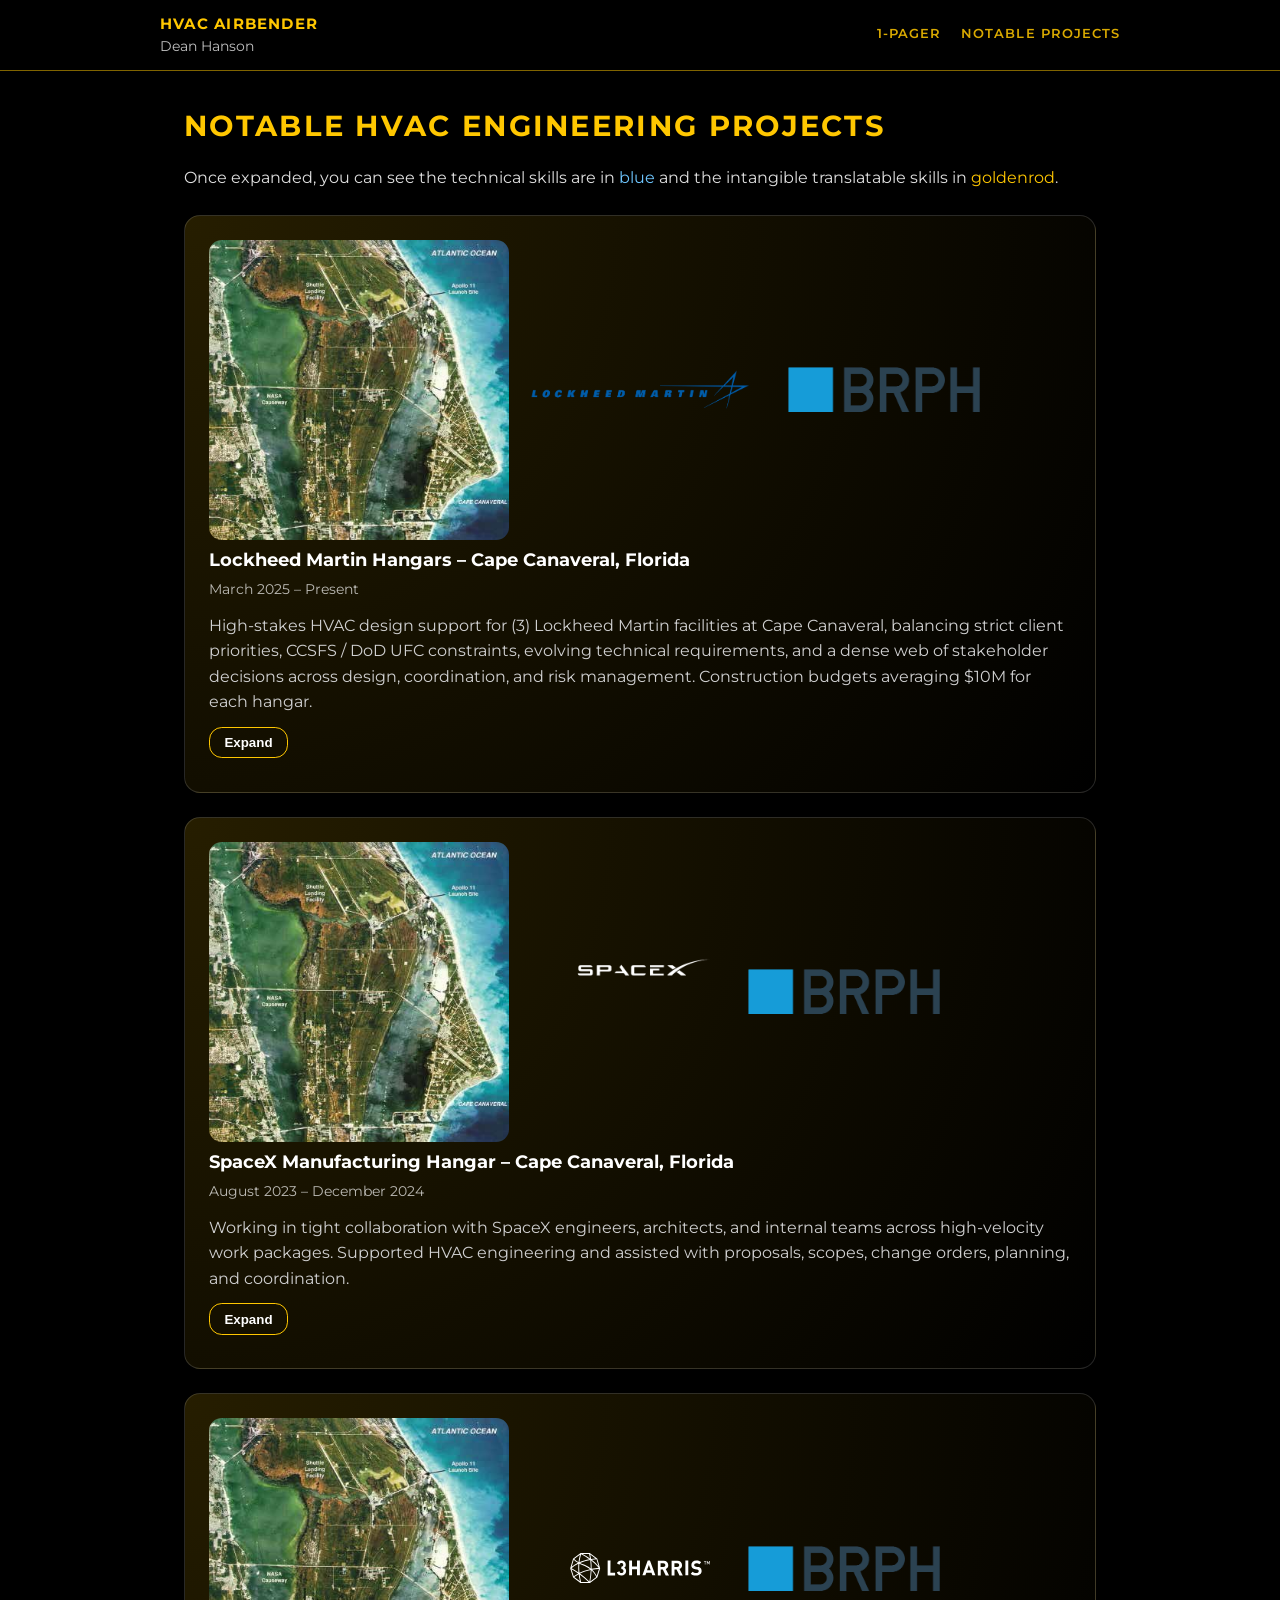
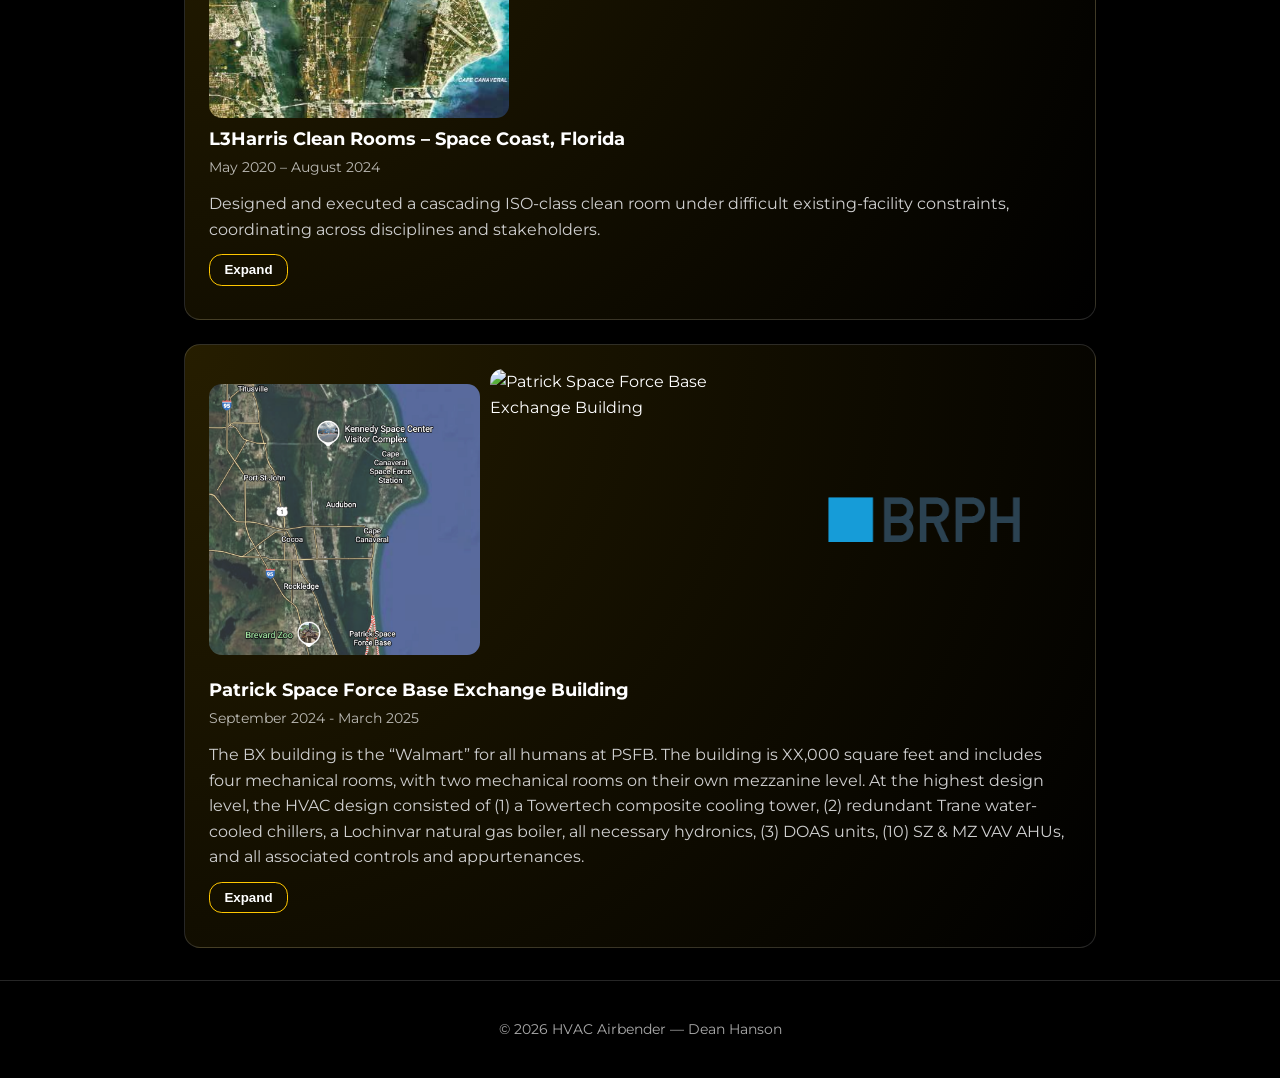
==== projects.html @ f2208ef8 "Initial portfolio site commit" ====
<!DOCTYPE html>
<html lang="en">

<head>
  <meta charset="UTF-8" />
  <title>HVAC Airbender | Notable Projects</title>
  <meta name="viewport" content="width=device-width, initial-scale=1.0" />
  <meta name="description" content="HVAC Airbender – Dean Hanson notable engineering projects." />

  <!-- Font: Montserrat -->
  <link rel="preconnect" href="https://fonts.googleapis.com" />
  <link rel="preconnect" href="https://fonts.gstatic.com" crossorigin />
  <link href="https://fonts.googleapis.com/css2?family=Montserrat:wght@300;400;500;600;700&display=swap"
    rel="stylesheet" />

  <link rel="stylesheet" href="styles.css" />
</head>

<body>

  <!-- Scroll progress bar -->
  <div class="scroll-progress">
    <div class="scroll-progress-bar"></div>
  </div>
  <!-- Sticky header + nav -->
  <header class="site-header" id="home">
    <div class="container header-inner">
      <div class="brand">
        <span class="brand-title">HVAC Airbender</span>
        <span class="brand-subtitle">Dean Hanson</span>
      </div>

      <nav class="site-nav" aria-label="Primary navigation">
        <a href="index.html" class="nav-link">1-pager</a>
        <a href="projects.html" class="nav-link active">Notable Projects</a>
      </nav>
    </div>
  </header>

  <main>
    <!-- Notable Projects -->
    <section id="portfolio" class="section">
      <div class="container">
        <h2 class="section-title">Notable HVAC Engineering Projects</h2>

        <p class="hero-text hero-text-nowrap">
          Once expanded, you can see the technical skills are in
          <span class="text-blue">blue</span>
          and the intangible translatable skills in
          <span class="text-gold">goldenrod</span>.
        </p>

        <div class="portfolio-grid">

          <!-- Lockheed Martin -->
          <article class="portfolio-card project-card">
            <div class="project-assets">
              <!-- Left: Cape Canaveral satellite -->
              <img src="assets/cape-canaveral-placeholder.jpg" class="project-asset project-asset-wide"
                alt="Cape Canaveral satellite image" />

              <!-- Middle: Lockheed photo -->
              <img src="assets/lockheed-photo.png" class="project-asset lockheed-photo"
                alt="Lockheed Martin project image" />

              <!-- Right: BRPH logo -->
              <img src="assets/brph-logo.png" class="project-asset project-asset-brph" alt="BRPH logo">
            </div>

            <h3 class="portfolio-title">Lockheed Martin Hangars – Cape Canaveral, Florida</h3>
            <p class="project-meta">March 2025 – Present</p>

            <div class="expandable" data-expandable>
              <p class="portfolio-description">
                High-stakes HVAC design support for (3) Lockheed Martin facilities at Cape Canaveral, balancing strict
                client priorities,
                CCSFS / DoD UFC constraints, evolving technical requirements, and a dense web of stakeholder decisions
                across design,
                coordination, and risk management.
                Construction budgets averaging $10M for each hangar.
              </p>

              <button class="expand-toggle" type="button" data-expand-toggle aria-expanded="false">
                Expand
              </button>

              <!-- First 5 bullets = technical (blue), remaining bullets = non-technical (gold) -->
              <ul class="project-work-list" data-tech-count="5">
                <li>Air-cooled CHW hydronic system, split-path AHUs, FCUs, multi-tiered dehumidification controls,
                  DX-split systems, redundancy design per strict client needs, and aesthetics.</li>
                <li>C1D2 Group B hazardous vault design.</li>
                <li>C1D2 Group B hazardous laboratory exhaust and controls design with changing operational information
                  from the client side.</li>
                <li>Full UFGS specifications designed per CCSFS Installation Facility Standards, UFC code, and Lockheed
                  preferences.</li>
                <li>Fully coordinated 3D model of the building across all internal (architectural, electrical,
                  structural, interiors, plumbing) and external (fire protection) disciplines.</li>

                <li>Weekly meetings with over a dozen senior professionals on the Lockheed and DoD side, answering easy
                  and hard questions on my toes when I do and do not have all the answers.</li>
                <li>Executing and justifying design decisions while strongly considering the client’s design priority
                  tree, mandates from the CCSFS / DoD UFC side, and conflicting comments from the multi-faceted client
                  side.</li>
                <li>Working with the client’s large- and small-scale requests, curiosities, and deep analysis requests
                  while considering the scope of work contracted for, and wisely navigating hundreds of decisions given
                  budget and schedule.</li>
                <li>Making design decisions in deep work bouts without breaking momentum and asking the client and
                  senior PE—both extremely busy—only when necessary, while also documenting critical RFIs and emails for
                  key design approvals.</li>
                <li>Executing limited site visits without the ability to take photos, videos, or make phone calls on
                  site.</li>
                <li>Pushing for discipline-specific breakout meetings to catalyze design, limit rework, and define
                  strong conclusions with both internal and client subject matter experts and decision makers.</li>
              </ul>
            </div>
          </article>

          <!-- SpaceX -->
          <article class="portfolio-card project-card">
            <div class="project-assets project-assets-3">
              <img src="assets/cape-canaveral-placeholder.jpg" class="project-asset project-asset-wide"
                alt="Cape Canaveral satellite image">
              <img src="assets/spacex-logo.png" class="project-asset project-asset-logo" alt="SpaceX logo">
              <img src="assets/brph-logo.png" class="project-asset project-asset-brph" alt="BRPH logo">
            </div>

            <h3 class="portfolio-title">SpaceX Manufacturing Hangar – Cape Canaveral, Florida</h3>
            <p class="project-meta">August 2023 – December 2024</p>

            <div class="expandable" data-expandable>
              <p class="portfolio-description">
                Working in tight collaboration with SpaceX engineers, architects, and internal teams across
                high-velocity work packages.
                Supported HVAC engineering and assisted with proposals, scopes, change orders, planning, and
                coordination.
              </p>

              <button class="expand-toggle" type="button" data-expand-toggle aria-expanded="false">
                Expand
              </button>

              <ul class="project-work-list" data-tech-count="2">
                <li>Cascading ISO-class clean room HVAC design.</li>
                <li>Full HVAC engineering: calculations, equipment selection, Revit, schedules, controls.</li>
                <li>Collaboration with European engineering firms on 200’ equipment.</li>
                <li>Phasing, value engineering, and supply-chain alignment.</li>
              </ul>
            </div>
          </article>

          <!-- L3Harris -->
          <article class="portfolio-card project-card">
            <div class="project-assets project-assets-2">
              <img src="assets/cape-canaveral-placeholder.jpg" class="project-asset project-asset-wide"
                alt="Cape Canaveral satellite image">
              <img src="assets/L3Harris-logo.svg" class="project-asset project-asset-logo" alt="L3Harris logo">
              <img src="assets/brph-logo.png" class="project-asset project-asset-brph" alt="BRPH logo">
            </div>

            <h3 class="portfolio-title">L3Harris Clean Rooms – Space Coast, Florida</h3>
            <p class="project-meta">May 2020 – August 2024</p>

            <div class="expandable" data-expandable>
              <p class="portfolio-description">
                Designed and executed a cascading ISO-class clean room under difficult existing-facility constraints,
                coordinating across disciplines and stakeholders.
              </p>

              <button class="expand-toggle" type="button" data-expand-toggle aria-expanded="false">
                Expand
              </button>

              <ul class="project-work-list" data-tech-count="1">
                <li>Primary HVAC design, controls diagrams, specifications, and 13 major revisions.</li>
                <li>High-pressure stakeholder communication and technical presentations.</li>
                <li>ISO 5–8 clean rooms, scrubbers, CHW RTUs, HEPA/ULPA FFUs.</li>
                <li>Heavy AutoCAD coordination challenges across disciplines.</li>
              </ul>
            </div>
          </article>

          <!-- Patrick Space Force Base (PSFB) -->
          <article class="portfolio-card project-card">
            <div class="project-assets">
              <img src="assets/PSFB-satellite-view.png" class="project-asset project-asset-wide"
                alt="Patrick Space Force Base satellite view" />

              <img src="assets/PSFB.jpg" class="project-asset project-asset-wide"
                alt="Patrick Space Force Base Exchange Building" />

              <img src="assets/brph-logo.png" class="project-asset project-asset-brph" alt="BRPH logo">
            </div>

            <h3 class="portfolio-title">Patrick Space Force Base Exchange Building</h3>
            <p class="project-meta">September 2024 - March 2025</p>

            <div class="expandable" data-expandable>
              <p class="portfolio-description">
                The BX building is the “Walmart” for all humans at PSFB. The building is XX,000 square feet and includes
                four mechanical rooms,
                with two mechanical rooms on their own mezzanine level. At the highest design level, the HVAC design
                consisted of (1) a Towertech composite cooling tower,
                (2) redundant Trane water-cooled chillers, a Lochinvar natural gas boiler, all necessary hydronics, (3)
                DOAS units, (10) SZ & MZ VAV AHUs, and all associated controls and appurtenances.
              </p>

              <button class="expand-toggle" type="button" data-expand-toggle aria-expanded="false">
                Expand
              </button>

              <ul class="project-work-list" data-tech-count="6">
                <li>Central plant + hydronics system integration: condenser water, chilled water, boilers, redundancy
                  logic and failure-mode thinking.</li>
                <li>DOAS + AHU architecture: outdoor air strategy, ventilation compliance, zoning, and distribution
                  across large mixed-use occupancies.</li>
                <li>Controls sequencing and diagrams: translating plant intent into sequences of operation that
                  contractors can actually build and commission.</li>
                <li>Equipment coordination: cooling tower / chiller / boiler / AHU/DOAS selections and the downstream
                  impacts on piping, power, and footprint.</li>
                <li>Mechanical room + mezzanine layout: spatial planning for service clearances, access, routing, and
                  future maintenance reality.</li>
                <li>Construction-phase support: RFIs, submittal review, and field-driven iteration without losing system
                  intent.</li>
                <li>Systems-level prioritization: “eat the elephant” sequencing—solving one subsystem at a time until
                  the whole building behaves.</li>
                <li>Calm leadership under pressure: steady presence in meetings and decision moments when scope,
                  schedule, or expectations get spicy.</li>
                <li>Cross-discipline communication: aligning architects, owners, controls contractors, and internal
                  engineering without drowning in noise.</li>
                <li>Proactive risk radar: asking the questions early that prevent late-stage pain (access, redundancy,
                  phasing, future flexibility).</li>
                <li>Documentation clarity: writing narratives/spec/controls language with brevity so the build team can
                  execute cleanly.</li>
              </ul>
            </div>
          </article>
        </div>
      </div>
    </section>

  </main>

  <footer class="site-footer">
    <div class="container footer-inner">
      <p class="footer-text">&copy; <span id="year"></span> HVAC Airbender — Dean Hanson</p>
    </div>
  </footer>

  <script src="script.js"></script>
</body>

</html>
---- styles.css ----
/* Base styles + reset */
*,
*::before,
*::after {
  box-sizing: border-box;
}

html,
body {
  margin: 0;
  padding: 0;
}

body {
  font-family: "Montserrat", system-ui, -apple-system, BlinkMacSystemFont, sans-serif;
  background: #000000;
  color: #ffffff;
  line-height: 1.6;
}

/* Global link styling */
a {
  color: #ffc700;
  text-decoration: underline;
}

/* Layout container */
.container {
  width: 100%;
  max-width: 960px;
  margin: 0 auto;
  padding: 0 1.5rem;
}

/* Sections */
.section {
  padding: 2rem 0;
}

.section-title {
  margin: 0 0 1rem 0;
  color: #ffc700;
  font-size: 1.8rem;
  letter-spacing: 0.08em;
  text-transform: uppercase;
}

/* Header + nav */
.site-header {
  position: sticky;
  top: 0;
  z-index: 100;
  background: rgba(0, 0, 0, 0.95);
  border-bottom: 1px solid rgba(255, 199, 0, 0.5);
  backdrop-filter: blur(8px);
}

.header-inner {
  display: flex;
  align-items: center;
  justify-content: space-between;
  padding: 0.75rem 0;
}

.brand-title {
  display: block;
  font-weight: 700;
  color: #ffc700;
  letter-spacing: 0.08em;
  text-transform: uppercase;
  font-size: 0.95rem;
}

.brand-subtitle {
  display: block;
  font-size: 0.85rem;
  opacity: 0.75;
}

.site-nav {
  display: flex;
  gap: 1.25rem;
}

.nav-link {
  position: relative;
  text-decoration: none;
  color: #ffc700;
  opacity: 0.85;
  text-transform: uppercase;
  letter-spacing: 0.08em;
  padding-bottom: 0.2rem;
  font-size: 0.82rem;
  font-weight: 600;
}

.nav-link:hover {
  opacity: 1;
}

.nav-link::after {
  content: "";
  position: absolute;
  left: 0;
  bottom: 0;
  height: 2px;
  width: 0;
  background-color: #ffc700;
  transition: width 0.2s ease-out;
}

.nav-link:hover::after,
.nav-link.active::after {
  width: 100%;
}

/* Hero */
.hero-section {
  padding-top: 4rem;
  padding-bottom: 2rem;
}

.hero-text p {
  margin: 0 0 1rem 0;
}

.hero-text p:last-child {
  margin-bottom: 0;
}

/* Prevent wrapping for specific hero text line */
.hero-text-nowrap {
  white-space: nowrap;
}

/* Match actual skill colors */
.text-blue {
  color: #6ec6ff;
}

.text-gold {
  color: #ffc700;
}

/* Hero image (Airbender) */
.hero-image {
  display: flex;
  justify-content: center;
  margin-bottom: 2rem; /* space between image and name */
}

.hero-image img {
  width: 100%;
  max-width: 720px; /* controls how large it can get */
  height: auto;
  border-radius: 1.2rem;
  object-fit: cover;
}

.hero-title {
  font-size: 2.4rem;
  color: #ffc700;
  margin: 0 0 0.75rem 0;
}

.hero-subtitle {
  font-size: 1.2rem;
  opacity: 0.85;
  margin: 0 0 1rem 0;
}

.hero-text {
  max-width: 52rem;
  color: #e0e0e0;
  margin: 0 0 1.5rem 0;
}

.hero-cta {
  display: flex;
  gap: 1rem;
}

.hero-text p {
  margin: 0 0 1rem 0;
}

.hero-text p:last-child {
  margin-bottom: 0;
}

/* Underline accent for hero subtitles */
.underline-accent {
  text-decoration: underline;
  text-decoration-color: #ffc700;
  text-decoration-thickness: 2px;
  text-underline-offset: 4px;
}

/* Buttons */
.button.ghost-button {
  padding: 0.6rem 1.4rem;
  border-radius: 999px;
  background: transparent;
  border: 1px solid #ffffff;
  color: #ffffff;
  font-weight: 700;
  font-size: 0.9rem;
  text-decoration: none;
  transition: transform 0.2s ease-out, background-color 0.2s ease-out, color 0.2s ease-out;
}

.button.ghost-button:hover {
  background: #ffffff;
  color: #000000;
  transform: translateY(-1px);
}

/* Icon button row */
.icon-button-row {
  display: flex;
  flex-wrap: wrap;
  gap: 1rem;
  margin-top: 1.25rem;
}

.icon-button {
  display: inline-flex;
  align-items: center;
  gap: 0.6rem;
  padding: 0.6rem 1.3rem;
  border-radius: 0.8rem;
  border: 1px solid #ffc700;
  background: transparent;
  color: #ffffff;
  font-size: 0.9rem;
  font-weight: 700;
  text-decoration: none;
  transition: transform 0.2s ease-out, background-color 0.2s ease-out, color 0.2s ease-out;
}

.icon-button:hover {
  background-color: #ffc700;
  color: #000000;
  transform: translateY(-1px);
}

.icon-svg svg {
  fill: currentColor;
}

/* Portfolio layout */
.portfolio-grid {
  display: grid;
  grid-template-columns: 1fr;
  gap: 1.5rem;
}

.portfolio-card {
  border: 1px solid rgba(255, 255, 255, 0.15);
  padding: 1.5rem;
  border-radius: 1rem;
  background: radial-gradient(circle at top left, rgba(255, 199, 0, 0.15), rgba(0, 0, 0, 0.95));
}

.portfolio-title {
  margin: 0.35rem 0 0.25rem 0;
  font-size: 1.15rem;
}

.project-meta {
  font-size: 0.85rem;
  opacity: 0.7;
  margin: 0 0 0.75rem 0;
}

.portfolio-description {
  color: #d0d0d0;
  margin: 0 0 0.35rem 0;
}

/* Project assets (tight)
   Alignment fix: use a 3-column grid so L3Harris aligns with SpaceX
   Columns: [left wide image] [center logo] [right wide image]
*/
.project-assets {
  display: grid;
  grid-template-columns: 1fr auto 1fr;
  align-items: center;
  gap: 0.6rem;
  margin-bottom: 0.35rem;
}

.project-asset {
  display: block;
}

/* Taller wide images (applies to SpaceX cape + Florida + L3Harris cape) */
.project-asset-wide {
  width: 100%;
  max-width: 300px;
  aspect-ratio: 16 / 16; /* taller than 16/9 */
  object-fit: cover;
  border-radius: 0.8rem;
  justify-self: start; /* ensures left image anchors left column */
}

/* Center logos: always sit in the middle column */
.project-asset-logo {
  grid-column: 2; /* forces logo into center column for ALL project cards */
  width: 140px;
  height: auto;
  object-fit: contain;
  border-radius: 0.5rem;
  filter: brightness(0) invert(1);
  justify-self: center;
}

/* BRPH logo: always sits in the right column */
.project-asset-brph {
  grid-column: 3;
  width: 280px; /* doubled size */
  height: auto;
  object-fit: contain;
  justify-self: start; /* moves it left within the right column */
  margin-left: -1rem; /* nudges it a little closer to center */
  filter: none;
  background: transparent;
}

/* Lockheed-specific image override */
.lockheed-photo {
  width: 220px;
  height: auto;
  object-fit: contain;
  justify-self: center;
  align-self: center;
  border-radius: 0.5rem;
}

/* Optional: if you ever add a right-wide image, it will naturally sit in column 3
   but if it appears before the logo in HTML for some reason, this keeps it right-aligned.
*/
.project-assets img.project-asset-wide:last-child {
  justify-self: end;
}

/* Expand button (under description) */
.expand-toggle {
  margin-top: 0.4rem;
  padding: 0.45rem 0.9rem;
  border-radius: 0.8rem;
  border: 1px solid #ffc700;
  background: transparent;
  color: #ffffff;
  font-weight: 800;
  cursor: pointer;
  transition: transform 0.2s ease-out, background-color 0.2s ease-out, color 0.2s ease-out;
}

.expand-toggle:hover {
  background: #ffc700;
  color: #000000;
  transform: translateY(-1px);
}

/* Bullet list collapse/expand */
.project-work-list {
  margin: 0.6rem 0 0;
  padding-left: 1.2rem;
  overflow: hidden;
  max-height: 0; /* show ZERO bullets until expanded */
  transition: max-height 0.45s ease;
}

.expandable.is-expanded .project-work-list {
  max-height: 1000px; /* expanded */
}

/* Skill colors driven by JS classes */
.skill-tech {
  color: #6ec6ff;
}

.skill-nontech {
  color: #ffc700;
}

/* Micro animation: staggered reveal on expand
   - JS temporarily adds .reveal-mode to the UL
   - then adds .reveal to each LI, one by one
*/
.project-work-list.reveal-mode li {
  opacity: 0;
  transform: translateY(10px);
  transition: opacity 0.35s ease, transform 0.35s ease;
}

.project-work-list.reveal-mode li.reveal {
  opacity: 1;
  transform: translateY(0);
}

/* Footer */
.site-footer {
  border-top: 1px solid rgba(255, 255, 255, 0.15);
  padding: 1.5rem 0;
}

.footer-inner {
  display: flex;
  justify-content: center;
}

.footer-text {
  color: #aaaaaa;
  font-size: 0.85rem;
}

/* Teleportation resume grid spacing */
#links .portfolio-grid {
  margin-top: 1.25rem;
}


/* Contact section image (Airbender v2) */
.contact-image {
  display: flex;
  justify-content: center;
  margin-top: 2rem; /* space above image */
}

.contact-image img {
  width: 100%;
  max-width: 560px; /* slightly smaller than hero image */
  height: auto;
  border-radius: 1.2rem;
  object-fit: cover;
  opacity: 0.95; /* subtle softness */
}

/* Scroll progress bar container */
.scroll-progress {
  position: fixed;
  top: 0;
  left: 0;
  width: 100%;
  height: 4px;
  background: transparent;
  z-index: 9999;
}

/* The actual moving bar */
.scroll-progress-bar {
  height: 100%;
  width: 0%;
  background: #ffc700;
  transition: width 0.1s ease-out;
}
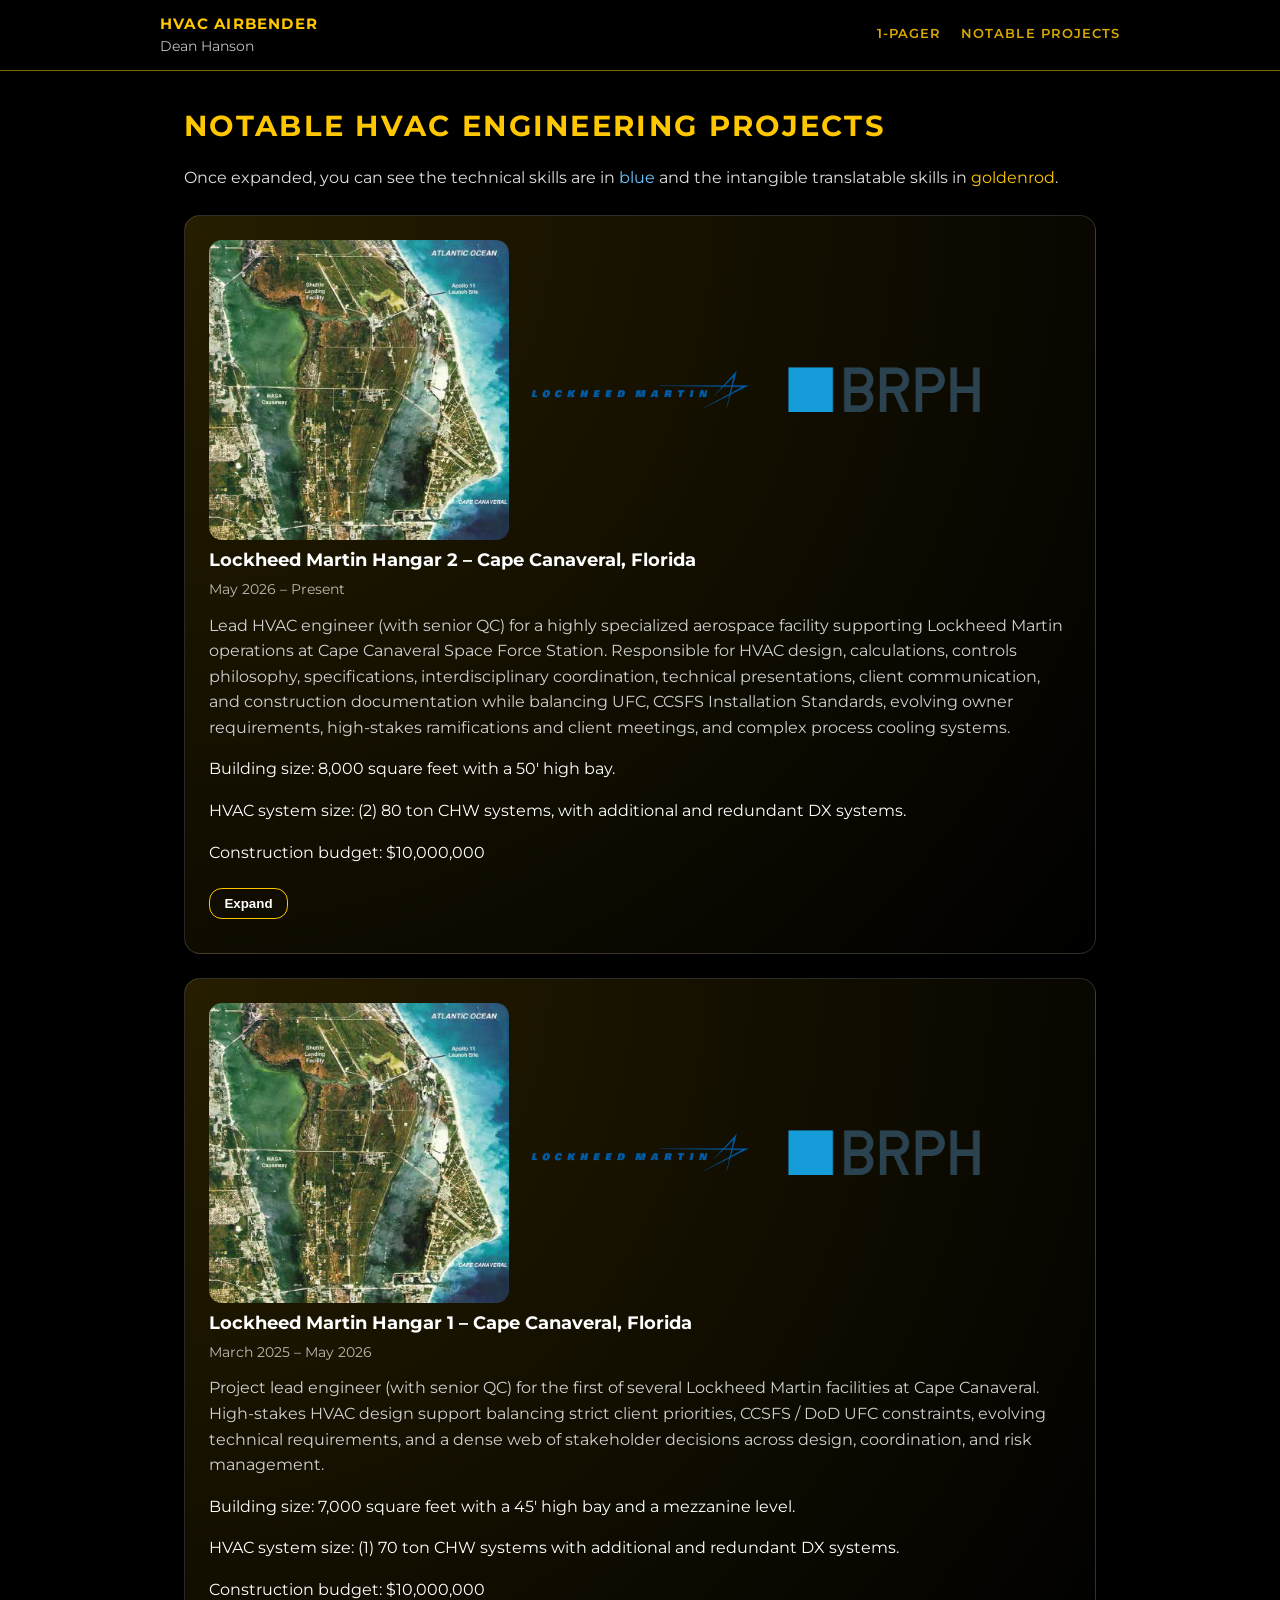
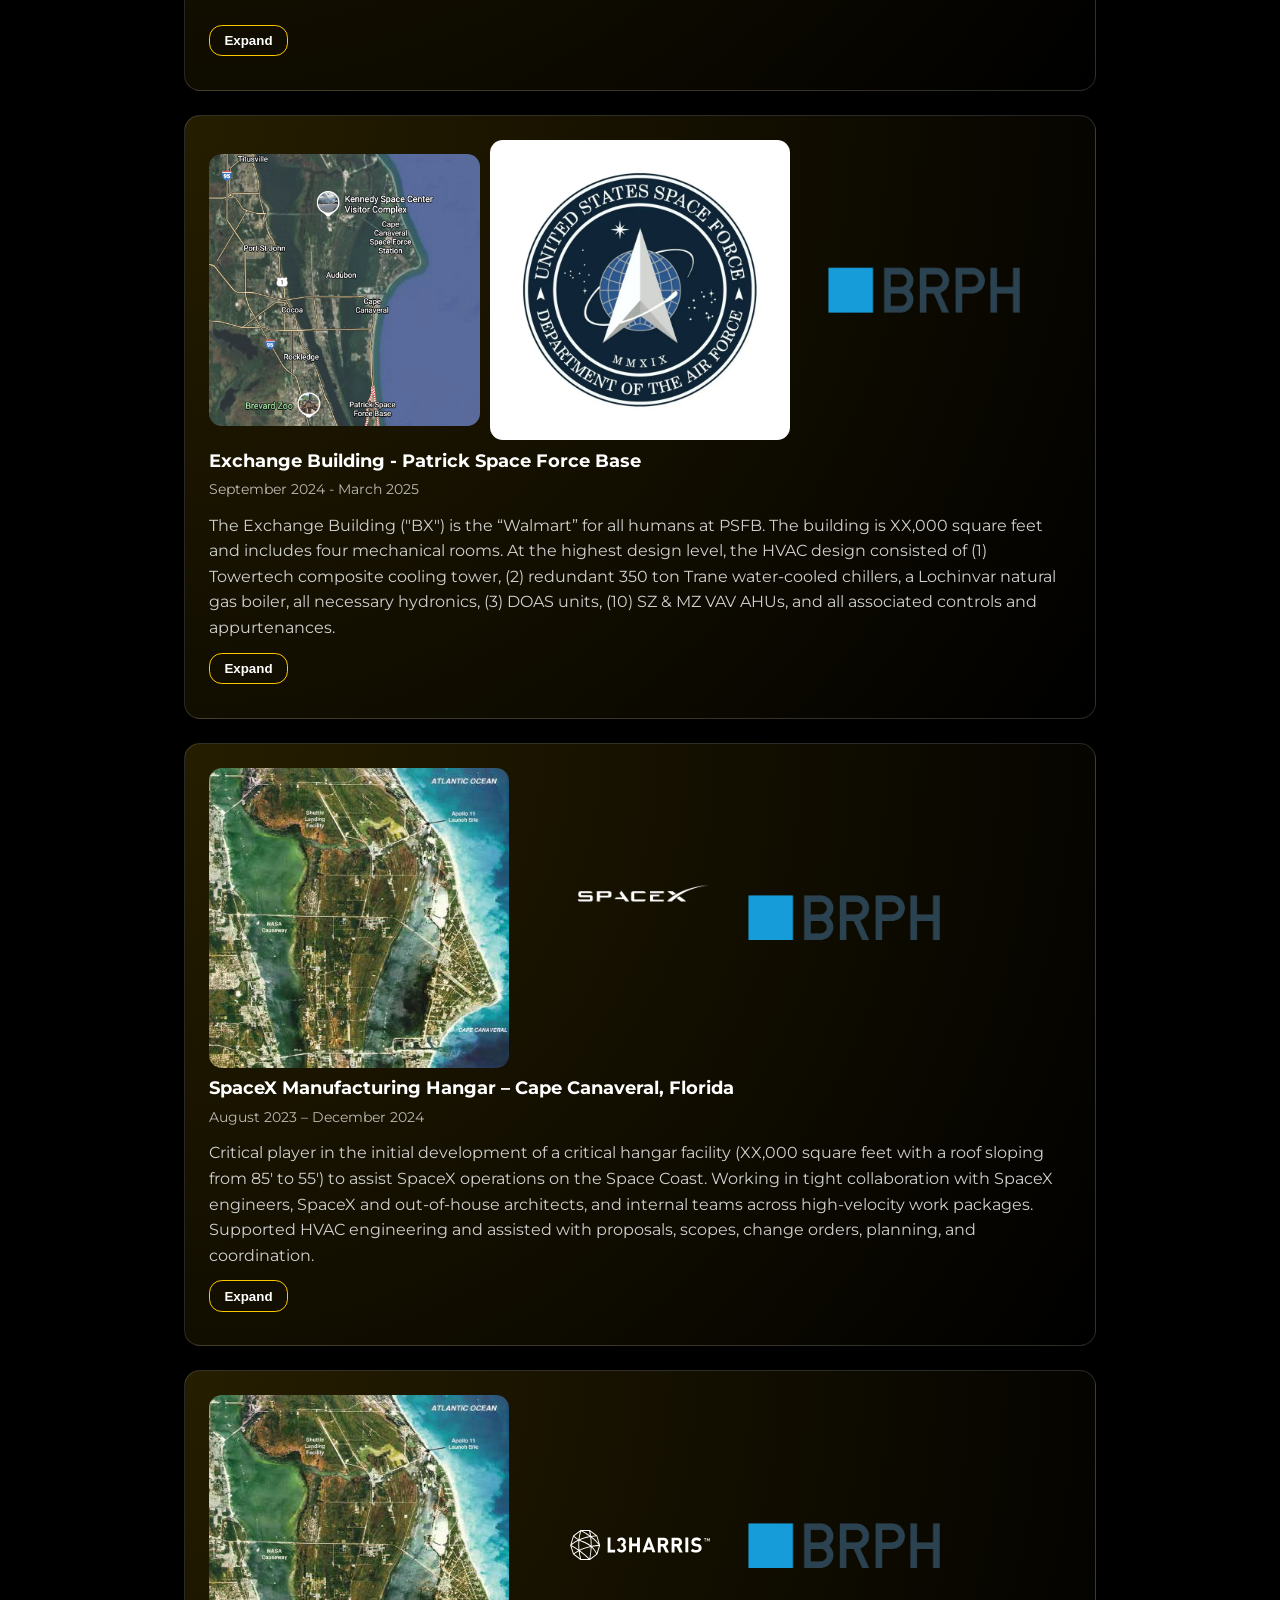
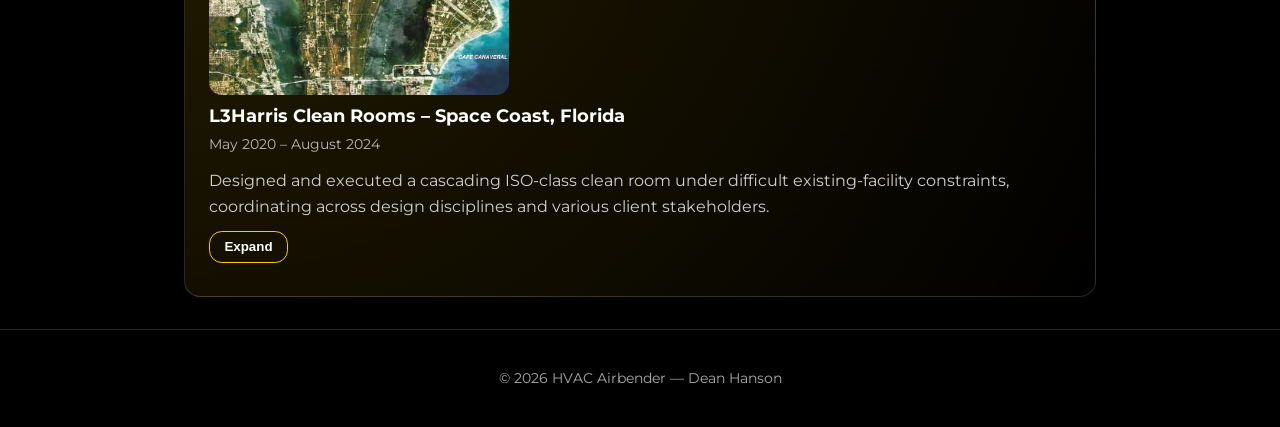
==== commit 3396df0d: "Update portfolio projects and site structure" ====
--- a/projects.html
+++ b/projects.html
@@ -52,6 +52,112 @@
 
         <div class="portfolio-grid">
 
+
+          <!-- Lockheed Martin Hangar 2 -->
+          <article class="portfolio-card project-card">
+            <div class="project-assets">
+              <!-- Left: Cape Canaveral satellite -->
+              <img src="assets/cape-canaveral-placeholder.jpg" class="project-asset project-asset-wide"
+                alt="Cape Canaveral satellite image" />
+
+              <!-- Middle: Lockheed photo -->
+              <img src="assets/lockheed-photo.png" class="project-asset lockheed-photo"
+                alt="Lockheed Martin Hangar 2" />
+
+              <!-- Right: BRPH -->
+              <img src="assets/brph-logo.png" class="project-asset project-asset-brph" alt="BRPH logo" />
+            </div>
+
+            <h3 class="portfolio-title">
+              Lockheed Martin Hangar 2 – Cape Canaveral, Florida
+            </h3>
+
+            <p class="project-meta">
+              May 2026 – Present
+            </p>
+
+            <div class="expandable" data-expandable>
+
+              <p class="portfolio-description">
+                Lead HVAC engineer (with senior QC) for a highly specialized aerospace facility supporting
+                Lockheed Martin operations at Cape Canaveral Space Force Station.
+                Responsible for HVAC design, calculations, controls philosophy,
+                specifications, interdisciplinary coordination, technical presentations,
+                client communication, and construction documentation while balancing UFC,
+                CCSFS Installation Standards, evolving owner requirements, high-stakes ramifications and client meetings,
+                and complex process cooling systems.
+
+                <p> Building size: 8,000 square feet with a 50' high bay. </p>
+                
+                <p> HVAC system size: (2) 80 ton CHW systems, with additional and redundant DX systems. </p>
+                <p> Construction budget: $10,000,000 </p>
+              </p>
+
+              <button class="expand-toggle" type="button" data-expand-toggle aria-expanded="false">
+                Expand
+              </button>
+
+              <!-- First 10 bullets = technical -->
+              <ul class="project-work-list" data-tech-count="10">
+
+                <li>Lead calculator, designer, drafter, and specification writer for two independent air-cooled
+                  chilled-water systems, including a dedicated process cooling loop, split-path AHUs, FCUs, recovery
+                  excursion sequences, and advanced dehumidification controls.</li>
+
+              
+
+                <li>Performed cooling load calculations, heating load calculations, ASHRAE 62.1 outdoor-air
+                  calculations, multi-zone ventilation calculations, pressurization calculations, and recovery excursion
+                  analyses from psychrometric Point A to Point B within a four-hour recovery requirement.</li>
+
+                <li>Developed comprehensive engineering reports supporting excursion events, pressurization studies,
+                  psychrometric processes, and unique operating conditions throughout the facility.</li>
+
+                <li>Executed detailed coordination within highly constrained mechanical
+                  rooms, resolving extensive 3D clashes with five internal disciplines and outside fire-protection
+                  consultants.</li>
+
+                <li>Performed deep technical evaluations of Ingersoll Rand equipment, controls
+                  sequences, and manufacturer documentation to support evolving owner requirements. Completed an intensive two-day engineering 
+                  study evaluating modular process cooling tower
+                  feasibility, blowdown limitations, and CGAM performance at 60°F / 78°F condenser-water conditions. </li>
+
+                <li>Developed full HVAC technical narratives describing complex system operation while complying with
+                  UFC requirements, CCSFS standards, and Lockheed-specific engineering preferences.</li>
+
+                <li>Leveraged GPT as an engineering productivity tool for calculation verification, report drafting, and
+                  technical polishing while maintaining engineering judgment and final responsibility.</li>
+
+                <li>Produced numerous custom calculations supporting multiple operating modes, redundancy philosophies,
+                  and varying psychrometric processes across the project.</li>
+
+                <li>Developed HVAC controls concepts supporting process cooling, excursion recovery, humidity
+                  management, and redundancy strategies for mission-critical spaces.</li>
+
+                <li>Learned to navigate the UFC as the project's governing "source of truth," balancing strict
+                  compliance with practical engineering judgment.</li>
+
+                <li>Studied the Facility Utilities Matrix (FUM) in exceptional depth, proactively identifying outliers
+                  before they generated downstream design rework.</li>
+
+                <li>Managed hundreds of multidisciplinary review comments, including dozens of HVAC-specific technical
+                  responses, while consistently meeting aggressive client turnaround expectations.</li>
+
+                <li>Presented highly technical redundancy studies, excursion-event strategies, and HVAC design decisions
+                  during large Design Review Meetings with audiences including engineers to senior leadership on the Lockheed side,
+                  internal side, and multiple government entities.</li>
+
+                <li>Navigated friction-filled technical discussions involving clients, owners, senior engineers, and
+                  multiple competing viewpoints while building long-term professional trust and credibility.</li>
+
+                <li>Balanced scope, schedule, technical excellence, client expectations, and evolving project priorities
+                  while serving as the responsible HVAC engineer for a mission-critical aerospace facility.</li>
+
+              </ul>
+
+            </div>
+          </article>
+
           <!-- Lockheed Martin -->
           <article class="portfolio-card project-card">
             <div class="project-assets">
@@ -67,17 +173,18 @@
               <img src="assets/brph-logo.png" class="project-asset project-asset-brph" alt="BRPH logo">
             </div>
 
-            <h3 class="portfolio-title">Lockheed Martin Hangars – Cape Canaveral, Florida</h3>
-            <p class="project-meta">March 2025 – Present</p>
+            <h3 class="portfolio-title">Lockheed Martin Hangar 1 – Cape Canaveral, Florida</h3>
+            <p class="project-meta">March 2025 – May 2026</p>
 
             <div class="expandable" data-expandable>
               <p class="portfolio-description">
-                High-stakes HVAC design support for (3) Lockheed Martin facilities at Cape Canaveral, balancing strict
-                client priorities,
-                CCSFS / DoD UFC constraints, evolving technical requirements, and a dense web of stakeholder decisions
-                across design,
-                coordination, and risk management.
-                Construction budgets averaging $10M for each hangar.
+                Project lead engineer (with senior QC) for the first of several Lockheed Martin facilities at Cape Canaveral.
+                High-stakes HVAC design support balancing strict client priorities, CCSFS / DoD UFC constraints, evolving technical requirements, and a dense web of stakeholder decisions
+                across design, coordination, and risk management.
+<p> Building size: 7,000 square feet with a 45' high bay and a mezzanine level. </p>
+                
+                <p> HVAC system size: (1) 70 ton CHW systems with additional and redundant DX systems. </p>
+                <p> Construction budget: $10,000,000 </p>
               </p>
 
               <button class="expand-toggle" type="button" data-expand-toggle aria-expanded="false">
@@ -86,12 +193,13 @@
 
               <!-- First 5 bullets = technical (blue), remaining bullets = non-technical (gold) -->
               <ul class="project-work-list" data-tech-count="5">
-                <li>Air-cooled CHW hydronic system, split-path AHUs, FCUs, multi-tiered dehumidification controls,
+                <li>70-ton air-cooled CHW hydronic system, split-path AHUs, FCUs, multi-tiered dehumidification
+                  controls,
                   DX-split systems, redundancy design per strict client needs, and aesthetics.</li>
                 <li>C1D2 Group B hazardous vault design.</li>
                 <li>C1D2 Group B hazardous laboratory exhaust and controls design with changing operational information
                   from the client side.</li>
-                <li>Full UFGS specifications designed per CCSFS Installation Facility Standards, UFC code, and Lockheed
+                <li>Full UFGS specifications written per CCSFS Installation Facility Standards, UFC code, and Lockheed
                   preferences.</li>
                 <li>Fully coordinated 3D model of the building across all internal (architectural, electrical,
                   structural, interiors, plumbing) and external (fire protection) disciplines.</li>
@@ -101,8 +209,8 @@
                 <li>Executing and justifying design decisions while strongly considering the client’s design priority
                   tree, mandates from the CCSFS / DoD UFC side, and conflicting comments from the multi-faceted client
                   side.</li>
-                <li>Working with the client’s large- and small-scale requests, curiosities, and deep analysis requests
-                  while considering the scope of work contracted for, and wisely navigating hundreds of decisions given
+                <li>Working with the client’s large and small-scale requests, curiosities, and deep analysis requests
+                  while considering the scope of work contracted for, and wisely navigating dozens of decisions given
                   budget and schedule.</li>
                 <li>Making design decisions in deep work bouts without breaking momentum and asking the client and
                   senior PE—both extremely busy—only when necessary, while also documenting critical RFIs and emails for
@@ -115,69 +223,6 @@
             </div>
           </article>
 
-          <!-- SpaceX -->
-          <article class="portfolio-card project-card">
-            <div class="project-assets project-assets-3">
-              <img src="assets/cape-canaveral-placeholder.jpg" class="project-asset project-asset-wide"
-                alt="Cape Canaveral satellite image">
-              <img src="assets/spacex-logo.png" class="project-asset project-asset-logo" alt="SpaceX logo">
-              <img src="assets/brph-logo.png" class="project-asset project-asset-brph" alt="BRPH logo">
-            </div>
-
-            <h3 class="portfolio-title">SpaceX Manufacturing Hangar – Cape Canaveral, Florida</h3>
-            <p class="project-meta">August 2023 – December 2024</p>
-
-            <div class="expandable" data-expandable>
-              <p class="portfolio-description">
-                Working in tight collaboration with SpaceX engineers, architects, and internal teams across
-                high-velocity work packages.
-                Supported HVAC engineering and assisted with proposals, scopes, change orders, planning, and
-                coordination.
-              </p>
-
-              <button class="expand-toggle" type="button" data-expand-toggle aria-expanded="false">
-                Expand
-              </button>
-
-              <ul class="project-work-list" data-tech-count="2">
-                <li>Cascading ISO-class clean room HVAC design.</li>
-                <li>Full HVAC engineering: calculations, equipment selection, Revit, schedules, controls.</li>
-                <li>Collaboration with European engineering firms on 200’ equipment.</li>
-                <li>Phasing, value engineering, and supply-chain alignment.</li>
-              </ul>
-            </div>
-          </article>
-
-          <!-- L3Harris -->
-          <article class="portfolio-card project-card">
-            <div class="project-assets project-assets-2">
-              <img src="assets/cape-canaveral-placeholder.jpg" class="project-asset project-asset-wide"
-                alt="Cape Canaveral satellite image">
-              <img src="assets/L3Harris-logo.svg" class="project-asset project-asset-logo" alt="L3Harris logo">
-              <img src="assets/brph-logo.png" class="project-asset project-asset-brph" alt="BRPH logo">
-            </div>
-
-            <h3 class="portfolio-title">L3Harris Clean Rooms – Space Coast, Florida</h3>
-            <p class="project-meta">May 2020 – August 2024</p>
-
-            <div class="expandable" data-expandable>
-              <p class="portfolio-description">
-                Designed and executed a cascading ISO-class clean room under difficult existing-facility constraints,
-                coordinating across disciplines and stakeholders.
-              </p>
-
-              <button class="expand-toggle" type="button" data-expand-toggle aria-expanded="false">
-                Expand
-              </button>
-
-              <ul class="project-work-list" data-tech-count="1">
-                <li>Primary HVAC design, controls diagrams, specifications, and 13 major revisions.</li>
-                <li>High-pressure stakeholder communication and technical presentations.</li>
-                <li>ISO 5–8 clean rooms, scrubbers, CHW RTUs, HEPA/ULPA FFUs.</li>
-                <li>Heavy AutoCAD coordination challenges across disciplines.</li>
-              </ul>
-            </div>
-          </article>
 
           <!-- Patrick Space Force Base (PSFB) -->
           <article class="portfolio-card project-card">
@@ -185,22 +230,24 @@
               <img src="assets/PSFB-satellite-view.png" class="project-asset project-asset-wide"
                 alt="Patrick Space Force Base satellite view" />
 
-              <img src="assets/PSFB.jpg" class="project-asset project-asset-wide"
-                alt="Patrick Space Force Base Exchange Building" />
+              <img src="assets/PSFB-logo.jpg" class="project-asset project-asset-wide"
+                alt="Patrick Space Force Base Logo" />
 
               <img src="assets/brph-logo.png" class="project-asset project-asset-brph" alt="BRPH logo">
             </div>
 
-            <h3 class="portfolio-title">Patrick Space Force Base Exchange Building</h3>
+            <h3 class="portfolio-title">Exchange Building - Patrick Space Force Base</h3>
             <p class="project-meta">September 2024 - March 2025</p>
 
             <div class="expandable" data-expandable>
               <p class="portfolio-description">
-                The BX building is the “Walmart” for all humans at PSFB. The building is XX,000 square feet and includes
-                four mechanical rooms,
-                with two mechanical rooms on their own mezzanine level. At the highest design level, the HVAC design
-                consisted of (1) a Towertech composite cooling tower,
-                (2) redundant Trane water-cooled chillers, a Lochinvar natural gas boiler, all necessary hydronics, (3)
+                The Exchange Building ("BX") is the “Walmart” for all humans at PSFB. The building is XX,000 square feet
+                and includes
+                four mechanical rooms.
+                At the highest design level, the HVAC design
+                consisted of (1) Towertech composite cooling tower,
+                (2) redundant 350 ton Trane water-cooled chillers, a Lochinvar natural gas boiler, all necessary
+                hydronics, (3)
                 DOAS units, (10) SZ & MZ VAV AHUs, and all associated controls and appurtenances.
               </p>
 
@@ -234,6 +281,109 @@
               </ul>
             </div>
           </article>
+
+
+
+          <!-- SpaceX -->
+          <article class="portfolio-card project-card">
+            <div class="project-assets project-assets-3">
+              <img src="assets/cape-canaveral-placeholder.jpg" class="project-asset project-asset-wide"
+                alt="Cape Canaveral satellite image">
+              <img src="assets/spacex-logo.png" class="project-asset project-asset-logo" alt="SpaceX logo">
+              <img src="assets/brph-logo.png" class="project-asset project-asset-brph" alt="BRPH logo">
+            </div>
+
+            <h3 class="portfolio-title">SpaceX Manufacturing Hangar – Cape Canaveral, Florida</h3>
+            <p class="project-meta">August 2023 – December 2024</p>
+
+            <div class="expandable" data-expandable>
+              <p class="portfolio-description">
+                Critical player in the initial development of a critical hangar facility (XX,000 square feet with a roof
+                sloping from 85' to 55') to assist SpaceX operations on the Space Coast.
+                Working in tight collaboration with SpaceX engineers, SpaceX and out-of-house architects, and internal
+                teams across
+                high-velocity work packages.
+                Supported HVAC engineering and assisted with proposals, scopes, change orders, planning, and
+                coordination.
+              </p>
+
+              <button class="expand-toggle" type="button" data-expand-toggle aria-expanded="false">
+                Expand
+              </button>
+
+              <ul class="project-work-list" data-tech-count="3">
+                <li>Designed (2) cascading ISO-class clean room HVAC designs.</li>
+                <li> Designed various types of DX equipment to serve their mission's requirements throughout the
+                  facility, some times working with
+                  existing or pre-purchased equipment. </li>
+                <li>Developed full HVAC engineering construction drawings from inception to revisions to final IFC sets:
+                  initial project ingestion, calculations, equipment selection, Revit modeling, plans, details,
+                  schedules, controls.</li>
+
+                <li>The work packages within this hangar contract truly bolstered our abilities to become true partners
+                  with SpaceX through
+                  phasing strategy, value engineering, supply-chain strategy, and more. SpaceX skin & stress without
+                  SpaceX equity! [; </li>
+                <li>Collaboration with European engineering firms on operationally-critical 200’ equipment. The unit
+                  conversions were the easiest obstacles to overcome;
+                  we had to
+                  work their meticulous 2D files into our design, which is in both 3D and 2D. Additionally, this was my
+                  first project tackling out-of-house architects
+                  whom had different timelines, contracts, priorities, time zones, and competency with Revit and cloud
+                  collaboration.
+                </li>
+                <li>Constantly navigating SpaceX's iterate-forward velocity, leading to a bolstering of patience, stress
+                  resilience,
+                  SOW and change order management, workflow dexterity, and telling stressed clients things they do not
+                  want to hear! </li>
+
+              </ul>
+            </div>
+          </article>
+
+ 
+
+         <!-- L3Harris -->
+          <article class="portfolio-card project-card">
+            <div class="project-assets project-assets-2">
+              <img src="assets/cape-canaveral-placeholder.jpg" class="project-asset project-asset-wide"
+                alt="Cape Canaveral satellite image">
+              <img src="assets/L3Harris-logo.svg" class="project-asset project-asset-logo" alt="L3Harris logo">
+              <img src="assets/brph-logo.png" class="project-asset project-asset-brph" alt="BRPH logo">
+            </div>
+
+            <h3 class="portfolio-title">L3Harris Clean Rooms – Space Coast, Florida</h3>
+            <p class="project-meta">May 2020 – August 2024</p>
+
+            <div class="expandable" data-expandable>
+              <p class="portfolio-description">
+                Designed and executed a cascading ISO-class clean room under difficult existing-facility constraints,
+                coordinating across design disciplines and various client stakeholders.
+              </p>
+
+              <button class="expand-toggle" type="button" data-expand-toggle aria-expanded="false">
+                Expand
+              </button>
+
+              <ul class="project-work-list" data-tech-count="2">
+                <li>Junior engineer for the HVAC calculations, internal and external coordination, design, AutoCAD
+                  drafting (yikes!),
+                  plans, detailed details, robust controls diagrams, and airflow and CHWaterflow diagrams all
+                  revised through 13 major SOW revisions (double yikes!!).</li>
+                <li>ISO 5, 6, 7, and 8 cascading clean rooms, scrubber design, three unique exhaust systems requiring
+                  different specifications,
+                  CHW RTUs, HEPA/ULPA FFUs, and many ancillary pieces of the design.</li>
+                <li>Throughout the 13 revisions, there were about sixty pieces of equipments tracked through a massive
+                  Facility Utilities Matrix that had to be backchecked (before AI!!!) to their new equipment cutsheets
+                  (ranging from a few pages to 100 pages)
+                </li>
+                <li>High-pressure stakeholder communication and technical presentations as a very junior engineer.</li>
+
+
+              </ul>
+            </div>
+          </article>
+
         </div>
       </div>
     </section>
--- a/styles.css
+++ b/styles.css
@@ -455,4 +455,121 @@
   width: 0%;
   background: #ffc700;
   transition: width 0.1s ease-out;
+}
+
+/* Mobile UX polish */
+@media (max-width: 768px) {
+  .container {
+    padding: 0 1rem;
+  }
+
+  .header-inner {
+    flex-direction: column;
+    align-items: flex-start;
+    gap: 0.75rem;
+  }
+
+  .site-nav {
+    width: 100%;
+    flex-wrap: wrap;
+    gap: 0.75rem;
+  }
+
+  .nav-link {
+    font-size: 0.76rem;
+  }
+
+  .hero-section {
+    padding-top: 2.25rem;
+    padding-bottom: 1.5rem;
+  }
+
+  .hero-image {
+    margin-bottom: 1.25rem;
+  }
+
+  .hero-title {
+    font-size: clamp(1.85rem, 9vw, 2.35rem);
+    line-height: 1.1;
+  }
+
+  .hero-subtitle {
+    font-size: 1rem;
+  }
+
+  .hero-text {
+    font-size: 0.95rem;
+  }
+
+  .hero-text-nowrap {
+    white-space: normal;
+  }
+
+  .hero-cta,
+  .icon-button-row {
+    flex-direction: column;
+    align-items: stretch;
+  }
+
+  .button.ghost-button,
+  .icon-button,
+  .expand-toggle {
+    width: 100%;
+    justify-content: center;
+    text-align: center;
+  }
+
+  .section {
+    padding: 1.5rem 0;
+  }
+
+  .section-title {
+    font-size: 1.35rem;
+    line-height: 1.2;
+  }
+
+  .portfolio-card {
+    padding: 1.1rem;
+  }
+
+  .portfolio-title {
+    font-size: 1.05rem;
+    line-height: 1.3;
+  }
+
+  .portfolio-description {
+    font-size: 0.95rem;
+  }
+
+  .project-assets {
+    grid-template-columns: 1fr;
+    justify-items: center;
+    gap: 0.85rem;
+  }
+
+  .project-asset-wide,
+  .project-asset-logo,
+  .project-asset-brph,
+  .lockheed-photo {
+    grid-column: auto;
+    justify-self: center;
+    max-width: 100%;
+    margin-left: 0;
+  }
+
+  .project-asset-logo {
+    width: 120px;
+  }
+
+  .project-asset-brph {
+    width: 220px;
+  }
+
+  .contact-image {
+    margin-top: 1.25rem;
+  }
+
+  .footer-text {
+    text-align: center;
+  }
 }
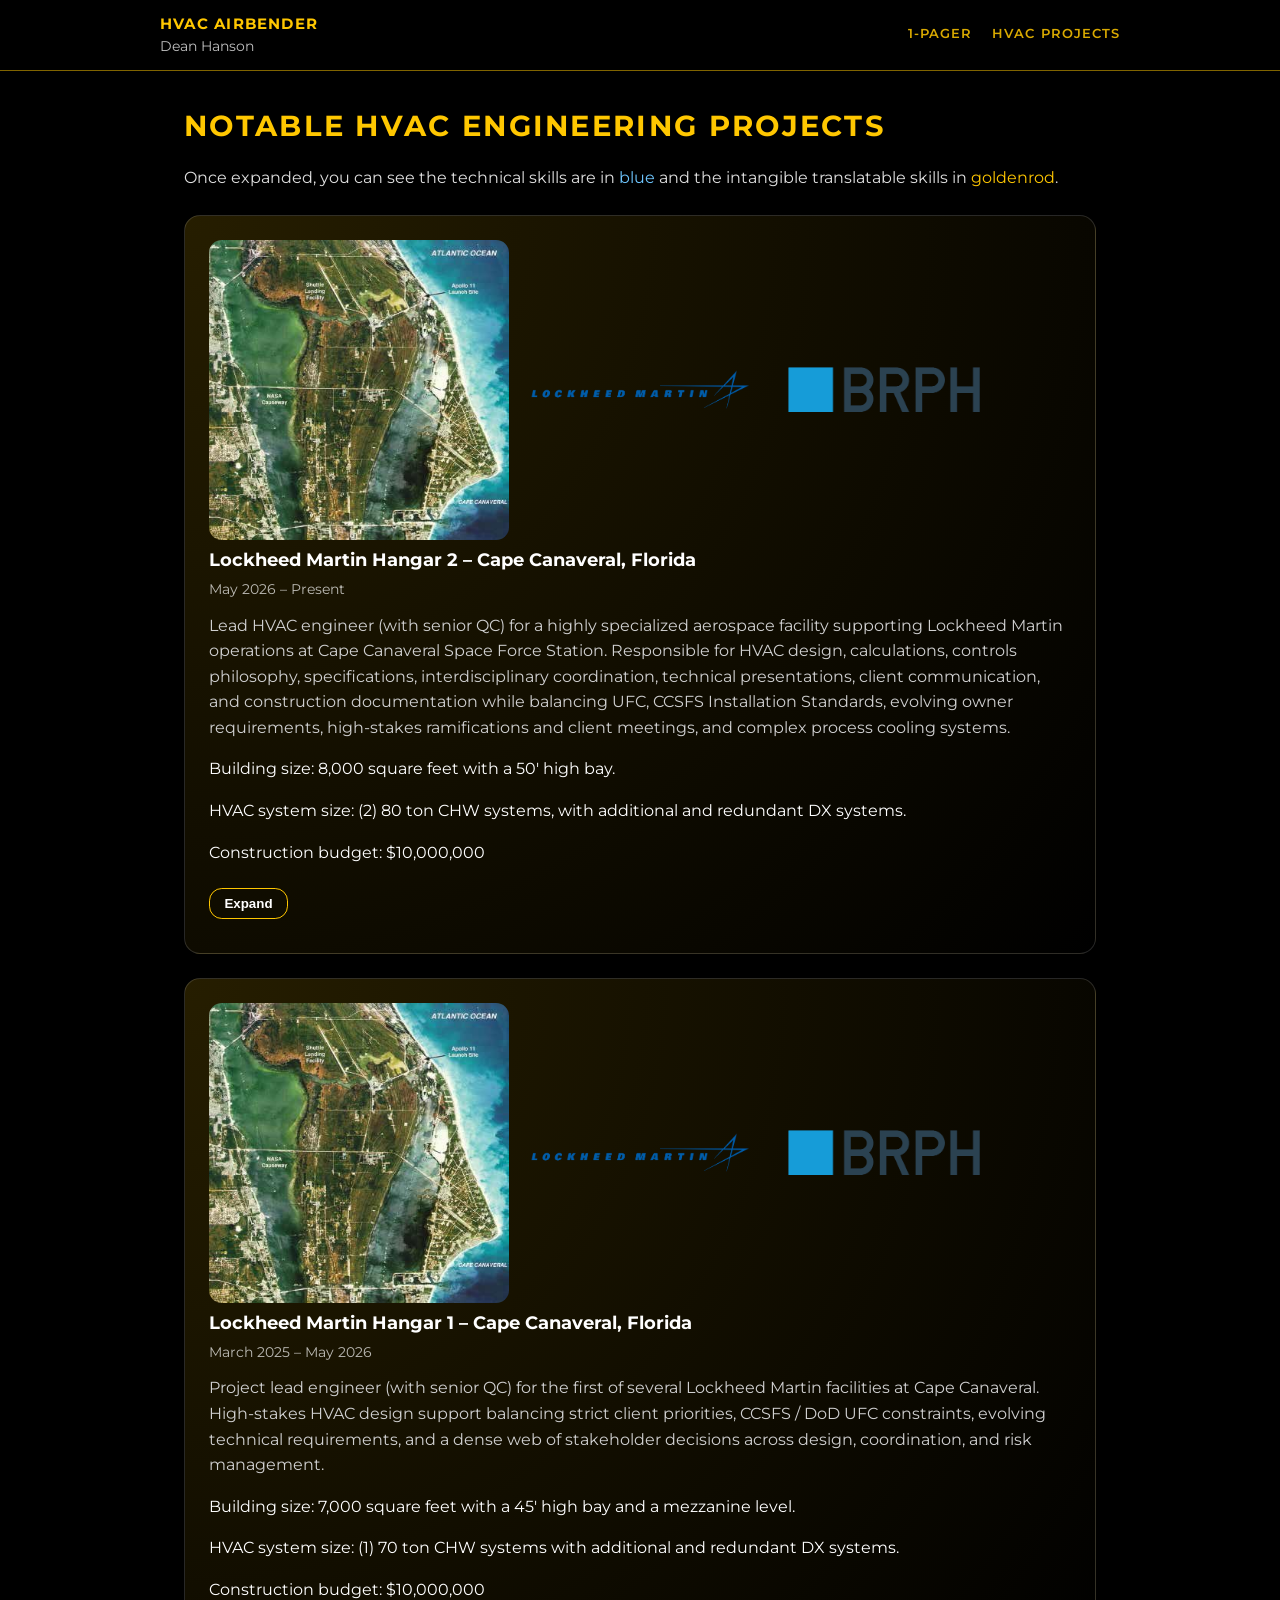
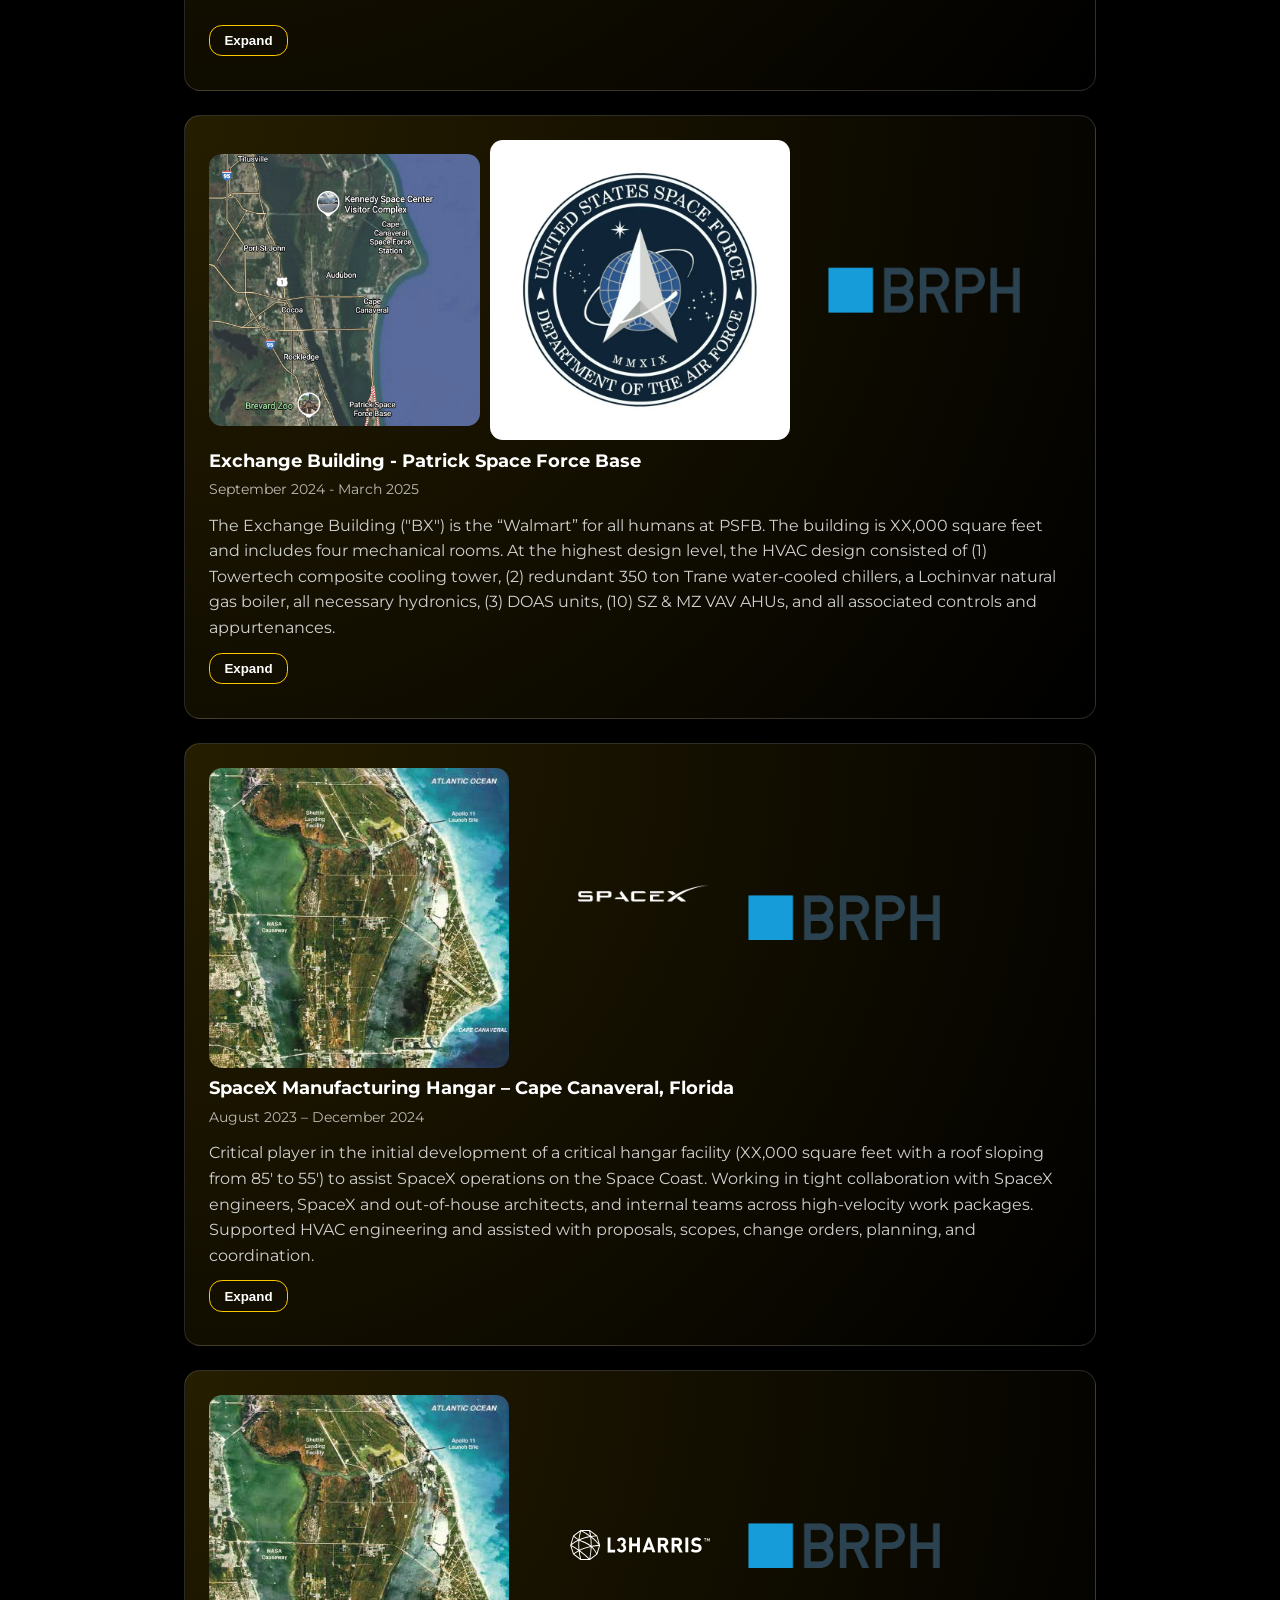
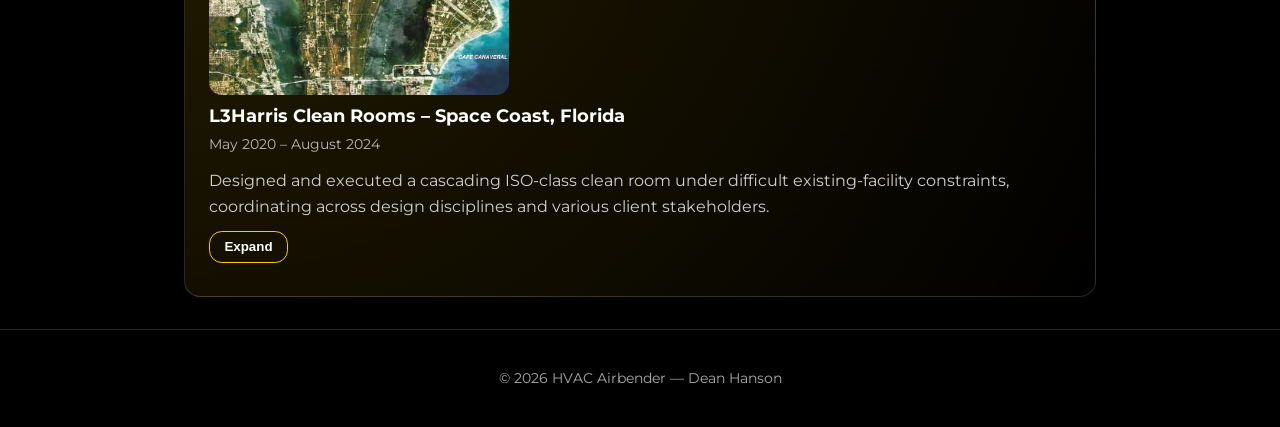
==== commit 130ed63a: "password added and minor updates" ====
--- a/projects.html
+++ b/projects.html
@@ -3,9 +3,9 @@
 
 <head>
   <meta charset="UTF-8" />
-  <title>HVAC Airbender | Notable Projects</title>
+  <title>HVAC Airbender | HVAC Projects</title>
   <meta name="viewport" content="width=device-width, initial-scale=1.0" />
-  <meta name="description" content="HVAC Airbender – Dean Hanson notable engineering projects." />
+  <meta name="description" content="HVAC Airbender – Dean Hanson HVAC engineering projects." />
 
   <!-- Font: Montserrat -->
   <link rel="preconnect" href="https://fonts.googleapis.com" />
@@ -32,7 +32,7 @@
 
       <nav class="site-nav" aria-label="Primary navigation">
         <a href="index.html" class="nav-link">1-pager</a>
-        <a href="projects.html" class="nav-link active">Notable Projects</a>
+        <a href="projects.html" class="nav-link active">HVAC Projects</a>
       </nav>
     </div>
   </header>
